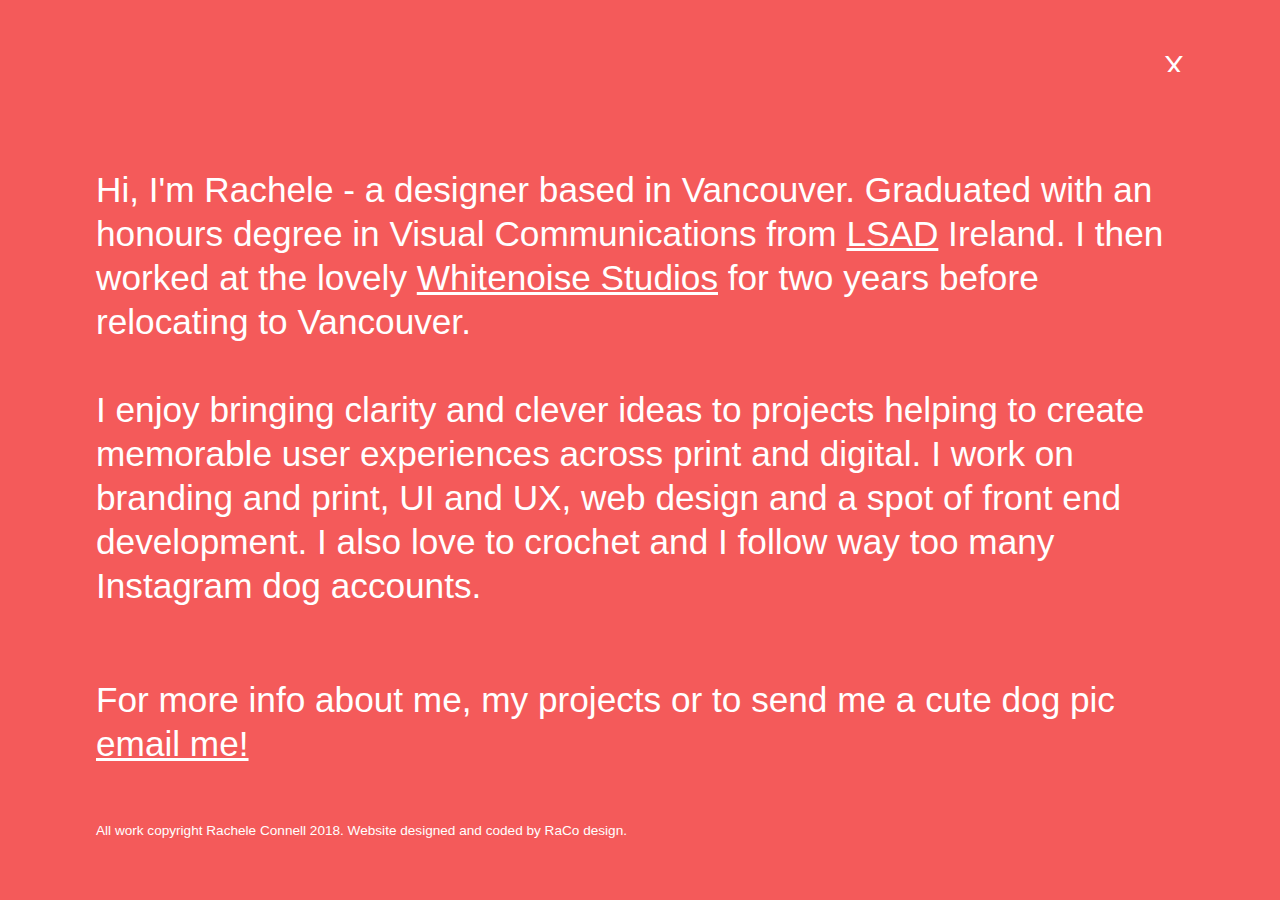
==== about-contact.html @ a83752b8 "Initial Commit" ====
<!DOCTYPE html>

<html>
    
    <head> 
        <title>About Rachele Connell</title> 
        <meta charset="utf-8">
         <link rel="stylesheet" href="assets/scripts/rc_about-contact.css">
    </head>

    
    
    <body>
        
        <header> 
            <div class=icon><a href="index.html"> X </a></div>
        </header>
        
        <div class= intro>
            <p>Hi, I'm Rachele - a designer based in Vancouver.
                Graduated with an honours degree in  Visual Communications from <a href="http://www.lsadviscom.ie/">LSAD</a> Ireland. I then worked at the lovely <a href="https://whitenoisestudios.com/">Whitenoise Studios</a> for two years before relocating to Vancouver. 
                <br>
                <br>
                I enjoy bringing clarity and clever ideas to projects helping to create memorable user experiences across print and digital. I work on branding and print, UI and UX, web design and a spot of front end development. 
                I also love to crochet and I follow way too many Instagram dog accounts.
            </p>
        </div>
        
        
        <div class= getintouch>
            <p>For more info about me, my projects or to send me a cute dog pic <a href="mailto:co.rachele@gmail.com?subject=Hi There!"> email me!</a></p>
        </div>
        
    </body>
    
    
    
    <footer>
        <div class= copyright>
            <p>All work copyright Rachele Connell 2018. Website designed and coded by RaCo design.</p>
            </div>
    
    </footer>




</html>
---- assets/scripts/rc_about-contact.css ----
@charset "UTF-8";
/* CSS Document */

/* gets rid of default margins etc set by browser
*/	{
	margin: 0;
	padding: 0;
	}

html{
    background-color:#f45a5a;
    align-content: center;
}

  

/*-------------------------- HEADER -------------------------- */
header{
    height: 1.5em;
    margin: 3em 0 0 0;
    overflow: hidden;
}


.icon a{
    float: right;
    font-family: Sofia Pro, sans-serif;
    font-weight: 400;
    color: #ffffff;
    text-decoration: none;
    font-size: 1.9em;
}


/*-------------------------- BODY -------------------------- */
body {
    width: 75%;
    margin: auto;
    height: auto;
  }

/*-------------------------- TEXT -------------------------- */

.intro {
    margin: 3.5em 0 0 0;
}

p {
    font-family: Sofia Pro, sans-serif;
    font-style: normal;
    font-weight: 400;
    line-height: 1.25em;
    color: #ffffff;
}

.getintouch p{
    margin: 1.5em 0 0 0;
    padding: 0 0 1em 0;
} 

/*-------------------------- HOVER STYLE ON TEXT -------------------------- */
a {
    color: inherit; /* blue colors for links too */
    text-decoration: underline;
}

a:hover{
    text-decoration-style: wavy;
}


/*-------------------------- MEDIA QUERIES -------------------------- */


@media (min-width: 600px) {
    p {font-size: calc(1.4em + 1vw);}
    body{width: 85%;}
     .getintouch p{margin: 1.5em 0 0 0;}
}


@media (min-width: 1200px) {
    p {font-size: calc(1.8em + 0.5vw);}
    body{width: 85%;}
    .getintouch p{margin: 2em 0 0 0;}
    .intro {margin: 6em 0 0 0;}
}


@media (max-width: 600px) {
    p {font-size: calc(1em + 1vw); line-height: 1.4em;}
    .intro {margin: 1.4em 0 0 0;}
    body{width: 85%;}
    header {height:2em;margin-top: 1.4em;}
}


/*--------------------------  FOOTER -------------------------- */
    

footer {
    width: 100%;
    height: 5em;
    margin: 5em 0 0 0;
    font-size: .25em;    
}

.copyright {
    vertical-align: middle;
    line-height: 5em;
    font-weight: 500;
}

@media (max-width: 640px) {
    footer {font-size: .5em;}
    .copyright {width: 85%}
}
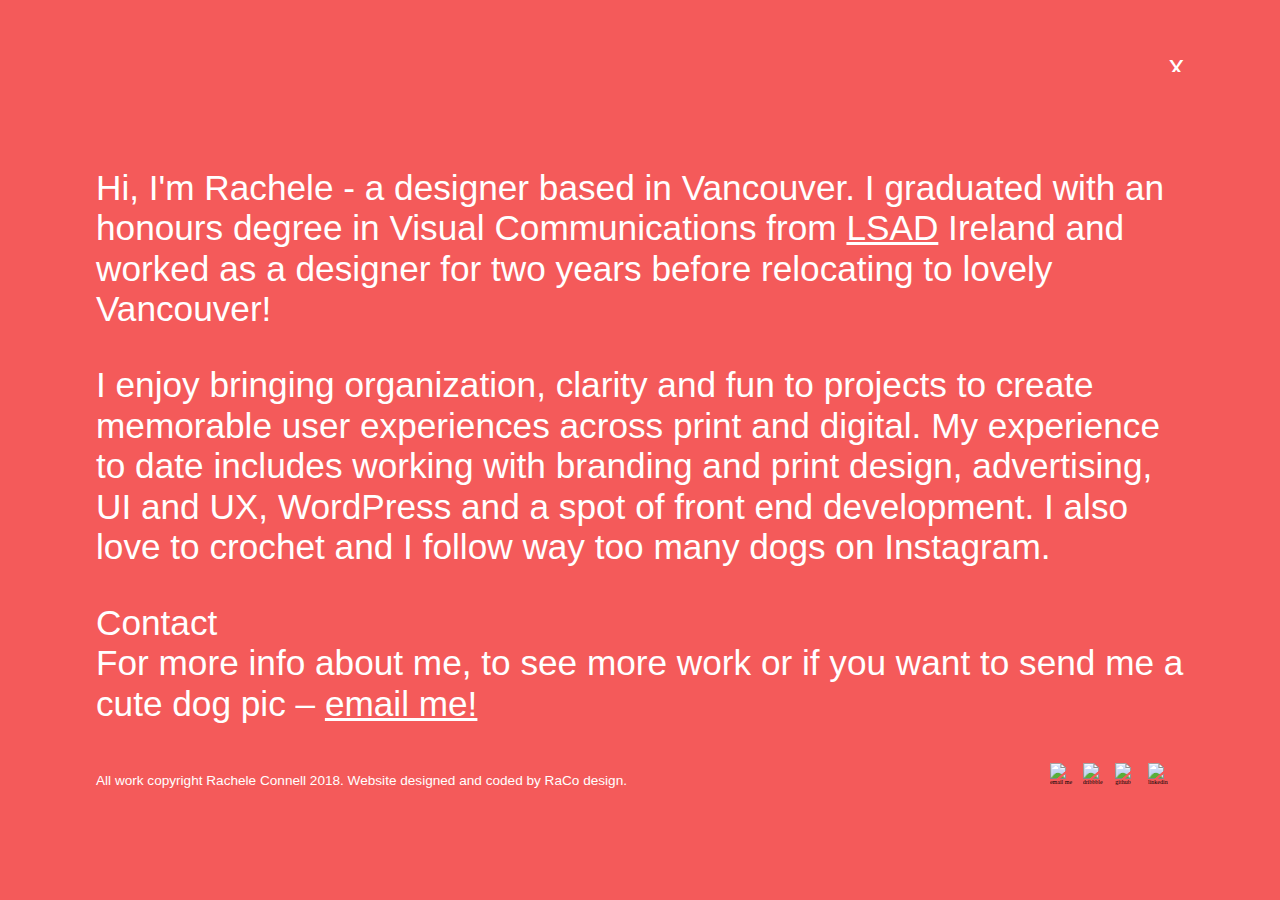
==== commit 97ca1c36: "revision and reordering of projects, updating images and new homepage thumbnails. New footer layout " ====
--- a/about-contact.html
+++ b/about-contact.html
@@ -13,22 +13,18 @@
     <body>
         
         <header> 
-            <div class=icon><a href="index.html"> X </a></div>
+            <div class=icon><a href="index.html"> x </a></div>
         </header>
         
         <div class= intro>
             <p>Hi, I'm Rachele - a designer based in Vancouver.
-                Graduated with an honours degree in  Visual Communications from <a href="http://www.lsadviscom.ie/">LSAD</a> Ireland. I then worked at the lovely <a href="https://whitenoisestudios.com/">Whitenoise Studios</a> for two years before relocating to Vancouver. 
-                <br>
-                <br>
-                I enjoy bringing clarity and clever ideas to projects helping to create memorable user experiences across print and digital. I work on branding and print, UI and UX, web design and a spot of front end development. 
-                I also love to crochet and I follow way too many Instagram dog accounts.
-            </p>
-        </div>
-        
-        
-        <div class= getintouch>
-            <p>For more info about me, my projects or to send me a cute dog pic <a href="mailto:co.rachele@gmail.com?subject=Hi There!"> email me!</a></p>
+                I graduated with an honours degree in  Visual Communications from <a href="http://www.lsadviscom.ie/">LSAD</a> Ireland and worked as a designer for two years before relocating to lovely Vancouver!</p>
+                
+                <p>I enjoy bringing organization, clarity and fun to projects to create memorable user experiences across print and digital. My experience to date includes working with branding and print design, advertising, UI and UX, WordPress and a spot of front end development. 
+                I also love to crochet and I follow way too many dogs on Instagram.
+                </p>
+    
+            <p>Contact <br>For more info about me, to see more work or if you want to send me a cute dog pic – <a href="mailto:co.rachele@gmail.com?subject=Hi There!"> email me!</a></p>
         </div>
         
     </body>
@@ -36,10 +32,20 @@
     
     
     <footer>
+        <div class= social>
+            <ul>
+                <li><a href="mailto:co.rachele@gmail.com?subject=Hi There!"> <img src="assets/images/email-white.png" alt="email me"> </a></li>
+                <li><a href= https://dribbble.com/RC_RACO> <img src="assets/images/Dribbble.png" alt="dribbble"> </a></li>
+                <li><a href= https://github.com/rc-raco> <img src="assets/images/Git.png" alt="github"> </a></li>
+                <li><a href= https://www.linkedin.com/in/rachele-connell> <img src="assets/images/linkedin.png" alt="linkedin"> </a></li>
+            </ul>
+        </div>
+        
         <div class= copyright>
             <p>All work copyright Rachele Connell 2018. Website designed and coded by RaCo design.</p>
             </div>
     
+        
     </footer>
 
 
--- a/assets/scripts/rc_about-contact.css
+++ b/assets/scripts/rc_about-contact.css
@@ -49,14 +49,11 @@
     font-family: Sofia Pro, sans-serif;
     font-style: normal;
     font-weight: 400;
-    line-height: 1.25em;
+    line-height: 1.15em;
     color: #ffffff;
 }
 
-.getintouch p{
-    margin: 1.5em 0 0 0;
-    padding: 0 0 1em 0;
-} 
+
 
 /*-------------------------- HOVER STYLE ON TEXT -------------------------- */
 a {
@@ -100,21 +97,50 @@
 
 footer {
     width: 100%;
-    height: 5em;
-    margin: 5em 0 0 0;
-    font-size: .25em;    
+    height: 4em;
+    margin: 3em 0 3em 0;
+    font-size: .25em; 
 }
 
 .copyright {
-    vertical-align: middle;
     line-height: 5em;
     font-weight: 500;
+    float: left;
 }
 
 @media (max-width: 640px) {
     footer {font-size: .5em;}
-    .copyright {width: 85%}
+    .copyright {width: 75%}
+}
+
+.social{
+    margin: 0 2em 0 0;
+    float:right;
+}
+
+.social li{
+    display: inline;
+    margin: 0 0 0 .8em;
+}
+
+.social a{
+    text-decoration: none;
+}
+
+
+.social img {
+    max-width: 28px;
 }
 
 
 
+@media (max-width: 960px) {
+
+    .social { width: 100%; text-align: center;}
+    .social img { max-height: 24px;}
+            
+    .copyright {width:100%; text-align: center;}
+    .copyright p { line-height: 1.4em;}
+}
+
+
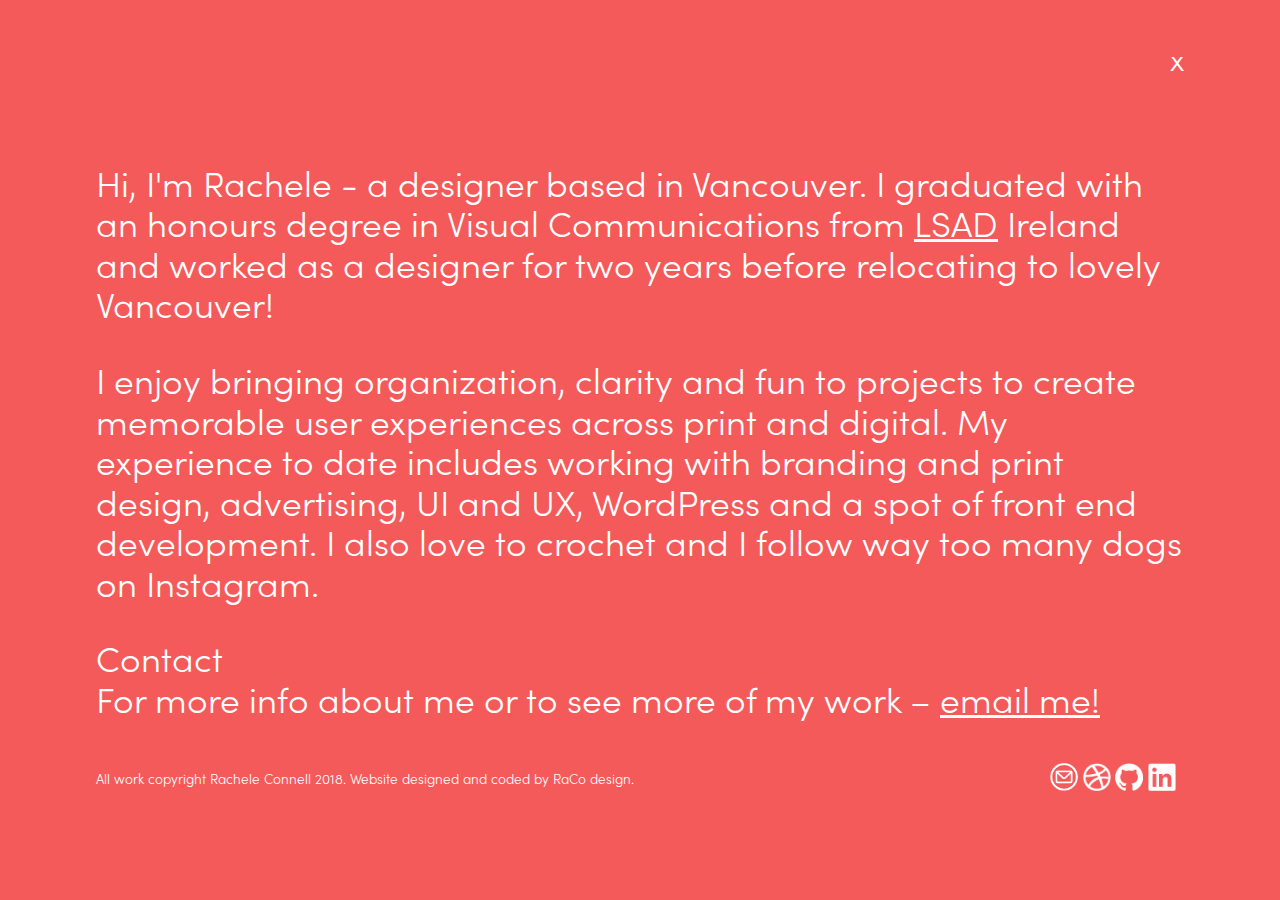
==== commit 30723780: "updated about me page" ====
--- a/about-contact.html
+++ b/about-contact.html
@@ -24,7 +24,7 @@
                 I also love to crochet and I follow way too many dogs on Instagram.
                 </p>
     
-            <p>Contact <br>For more info about me, to see more work or if you want to send me a cute dog pic – <a href="mailto:co.rachele@gmail.com?subject=Hi There!"> email me!</a></p>
+            <p>Contact <br>For more info about me or to see more of my work – <a href="mailto:co.rachele@gmail.com?subject=Hi There!"> email me!</a></p>
         </div>
         
     </body>
--- a/assets/scripts/rc_about-contact.css
+++ b/assets/scripts/rc_about-contact.css
@@ -6,6 +6,12 @@
 	margin: 0;
 	padding: 0;
 	}
+
+@font-face{
+    font-family: Sofia Pro; 
+    src: url(/assets/fonts/sofiapro-light.otf)
+} 
+
 
 html{
     background-color:#f45a5a;
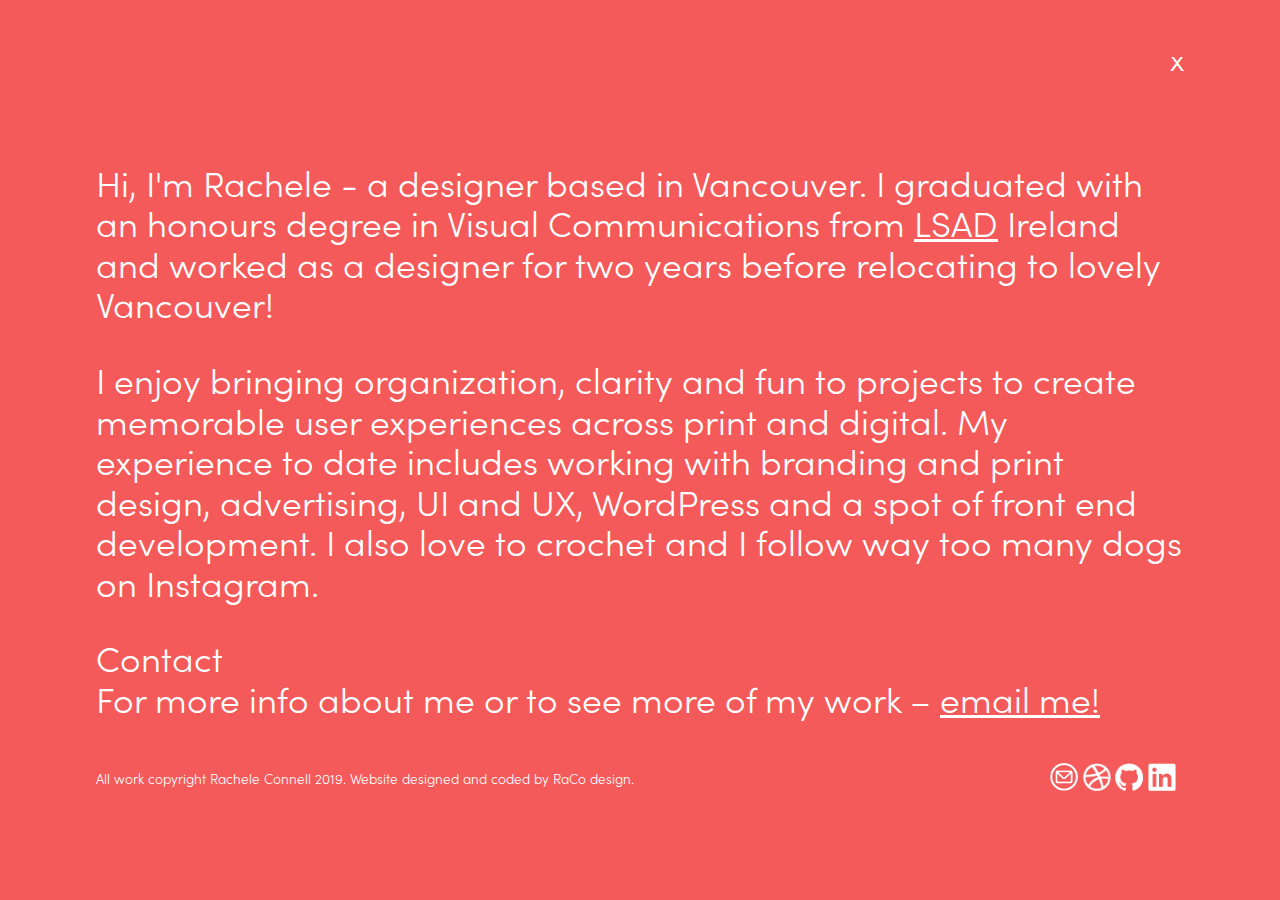
==== commit 22facca5: "updating cr year" ====
--- a/about-contact.html
+++ b/about-contact.html
@@ -42,7 +42,7 @@
         </div>
         
         <div class= copyright>
-            <p>All work copyright Rachele Connell 2018. Website designed and coded by RaCo design.</p>
+            <p>All work copyright Rachele Connell 2019. Website designed and coded by RaCo design.</p>
             </div>
     
         
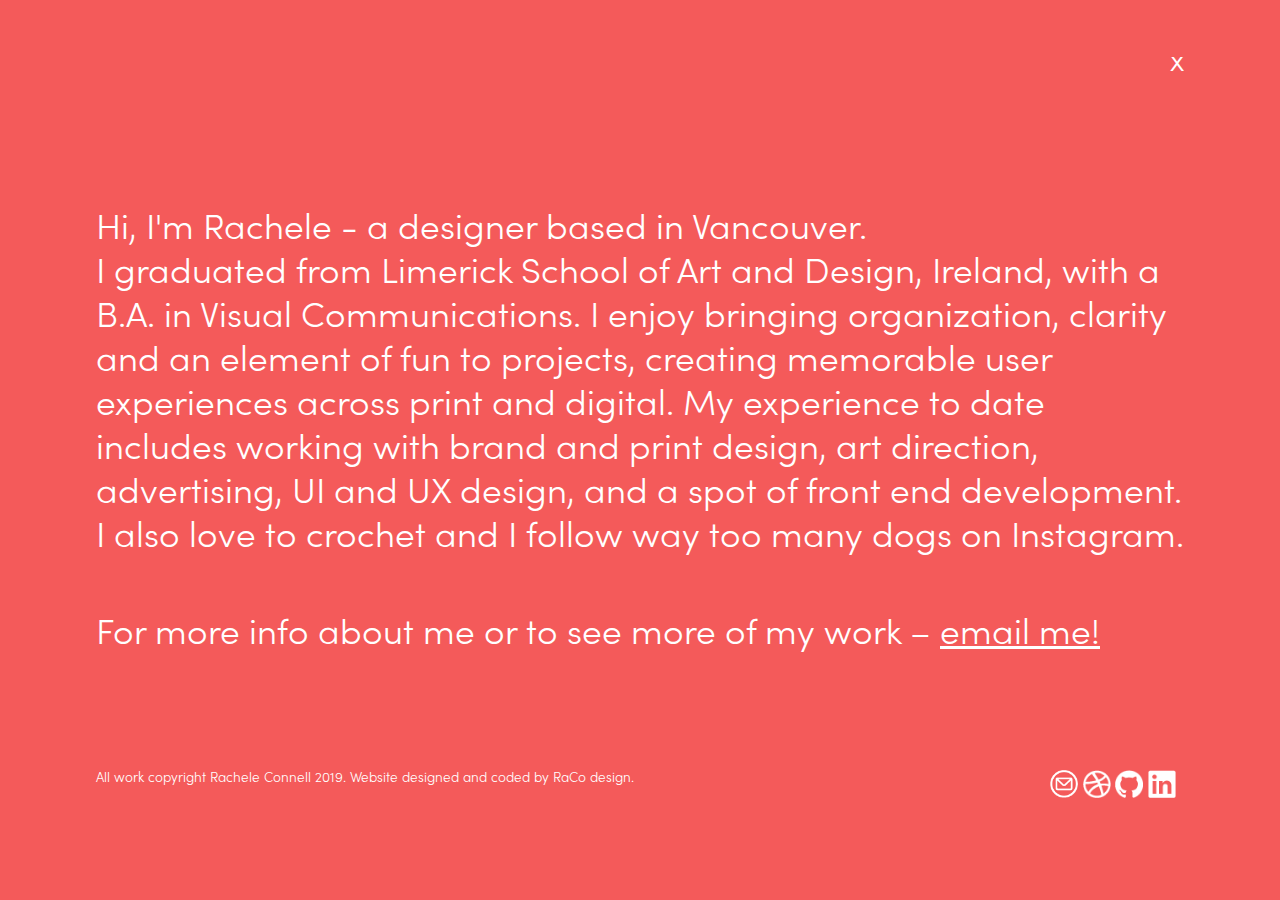
==== commit 0450381d: "smooth fade in added to thumbnails. Removal of About/contact button." ====
--- a/about-contact.html
+++ b/about-contact.html
@@ -16,15 +16,16 @@
             <div class=icon><a href="index.html"> x </a></div>
         </header>
         
-        <div class= intro>
-            <p>Hi, I'm Rachele - a designer based in Vancouver.
-                I graduated with an honours degree in  Visual Communications from <a href="http://www.lsadviscom.ie/">LSAD</a> Ireland and worked as a designer for two years before relocating to lovely Vancouver!</p>
-                
-                <p>I enjoy bringing organization, clarity and fun to projects to create memorable user experiences across print and digital. My experience to date includes working with branding and print design, advertising, UI and UX, WordPress and a spot of front end development. 
+        <div class= "intro animate animateone fadeInUp">
+            <p>Hi, I'm Rachele - a designer based in Vancouver.<br>
+                I graduated from Limerick School of Art and Design, Ireland, with a B.A. in Visual Communications. 
+                I enjoy bringing organization, clarity and an element of fun to projects, creating memorable user experiences across print and digital.  
+                My experience to date includes working with brand and print design, art direction, advertising, UI and UX design, and a spot of front end development.
+            <br>
                 I also love to crochet and I follow way too many dogs on Instagram.
-                </p>
+            </p>
     
-            <p>Contact <br>For more info about me or to see more of my work – <a href="mailto:co.rachele@gmail.com?subject=Hi There!"> email me!</a></p>
+            <p>For more info about me or to see more of my work – <a href="mailto:co.rachele@gmail.com?subject=Hi There!"> email me!</a></p>
         </div>
         
     </body>
@@ -32,7 +33,7 @@
     
     
     <footer>
-        <div class= social>
+        <div class= "social animate animateone fadeInUp">
             <ul>
                 <li><a href="mailto:co.rachele@gmail.com?subject=Hi There!"> <img src="assets/images/email-white.png" alt="email me"> </a></li>
                 <li><a href= https://dribbble.com/RC_RACO> <img src="assets/images/Dribbble.png" alt="dribbble"> </a></li>
@@ -41,7 +42,7 @@
             </ul>
         </div>
         
-        <div class= copyright>
+        <div class= "copyright animate animateone fadeInUp">
             <p>All work copyright Rachele Connell 2019. Website designed and coded by RaCo design.</p>
             </div>
     
--- a/assets/scripts/rc_about-contact.css
+++ b/assets/scripts/rc_about-contact.css
@@ -2,7 +2,8 @@
 /* CSS Document */
 
 /* gets rid of default margins etc set by browser
-*/	{
+*/	
+* {
 	margin: 0;
 	padding: 0;
 	}
@@ -22,7 +23,7 @@
 
 /*-------------------------- HEADER -------------------------- */
 header{
-    height: 1.5em;
+    height: 4em;
     margin: 3em 0 0 0;
     overflow: hidden;
 }
@@ -40,7 +41,6 @@
 
 /*-------------------------- BODY -------------------------- */
 body {
-    width: 75%;
     margin: auto;
     height: auto;
   }
@@ -48,15 +48,17 @@
 /*-------------------------- TEXT -------------------------- */
 
 .intro {
-    margin: 3.5em 0 0 0;
+    margin: 4.5em 0 0 0;
+    padding-bottom: 3em;
 }
 
 p {
     font-family: Sofia Pro, sans-serif;
     font-style: normal;
     font-weight: 400;
-    line-height: 1.15em;
+    line-height: 1.25em;
     color: #ffffff;
+    padding-bottom: 1.5em;
 }
 
 
@@ -104,7 +106,7 @@
 footer {
     width: 100%;
     height: 4em;
-    margin: 3em 0 3em 0;
+    margin: 3em 0 1em 0;
     font-size: .25em; 
 }
 
@@ -150,3 +152,44 @@
 }
 
 
+.animate {
+    -webkit-animation-duration: 1.25s;
+    animation-duration: 1.25s;
+    -webkit-animation-fill-mode: both;
+    animation-fill-mode: both;
+  }
+
+  .animateone {
+    -webkit-animation-delay: 0.1s;
+    -moz-animation-delay: 0.1s;
+    animation-delay: 0.1s;
+    }
+
+    @keyframes fadeInUp {
+        from {
+          opacity: 0;
+          -webkit-transform: translate3d(0, 20px, 0);
+          transform: translate3d(0, 20px, 0);
+        }
+        to {
+          opacity: 1;
+          -webkit-transform: none;
+          transform: none;
+        }
+      }
+      @-webkit-keyframes fadeInUp {
+        from {
+          opacity: 0;
+          -webkit-transform: translate3d(0, 20px, 0);
+          transform: translate3d(0, 20px, 0);
+        }
+        to {
+          opacity: 1;
+          -webkit-transform: none;
+          transform: none;
+        }
+      }
+      .fadeInUp {
+        -webkit-animation-name: fadeInUp;
+        animation-name: fadeInUp;
+      }
